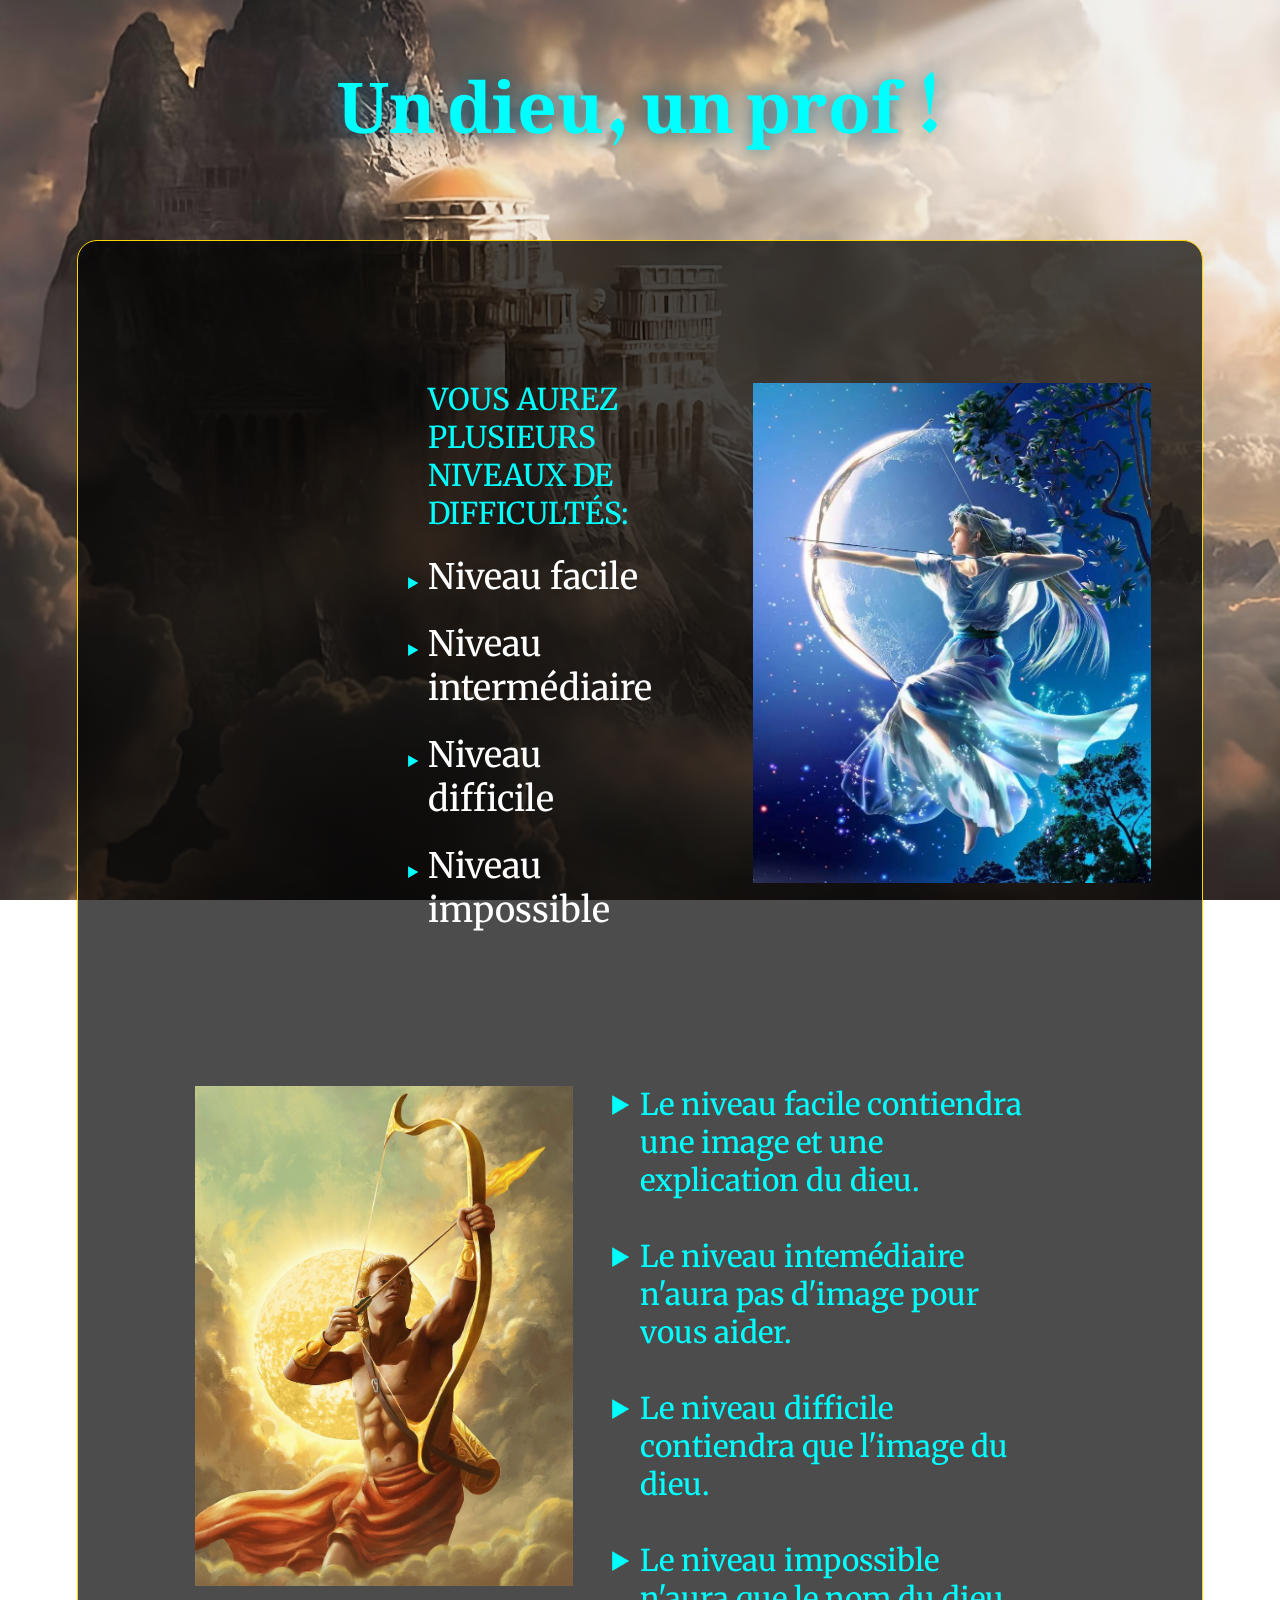
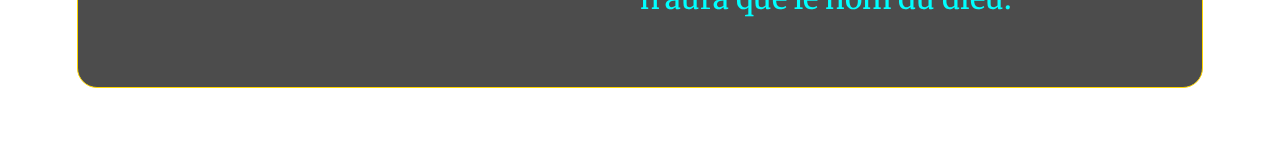
==== Site profs/index.html @ d85b18f0 "V1" ====
<!DOCTYPE html> 
<html lang="fr">
    <head>
        <meta charset="UTF-8">
        <meta http-equiv="X-UA-Compatible" content="IE=edge">
        <meta name="viewport" content="width=device-width, initial-scale=1.0">
        <link rel="stylesheet" href="styles.css">
        <title>Un dieu, un prof !</title>

        <link rel="preconnect" href="https://fonts.googleapis.com"><link rel="preconnect" href="https://fonts.gstatic.com" crossorigin><link href="https://fonts.googleapis.com/css2?family=Merriweather:ital,wght@0,400;0,700;1,700&display=swap" rel="stylesheet">
    </head>



    <body class="Menu">
        <div class="background-image" style="background-image: url(images/FondOlympe2.jpg);"></div>
        <main>
            <h1 class="titre" style="margin-bottom: 65px;">Un dieu, un prof !</h1>
            <section>
                <div class="niveaux">
                    <div class="Artémisliens">
                        <div class="liens">
                            <br><br><br>
                            <p style="text-transform: uppercase;">Vous aurez plusieurs niveaux de difficultés:</p>
                            <br>
                            <ul>
                                <li><a href="NiveauFacile.html#niveauFacile">Niveau facile</a></li>
                                <br>
                                <li><a href="NiveauFacile.html#niveauInter">Niveau intermédiaire</a></li>
                                <br>
                                <li><a href="NiveauIntermediaire.html">Niveau difficile</a></li>
                                <br>
                                <li><a href="NiveauImpossible.html">Niveau impossible</a></li>
                                <br>
                            </ul>
                        </div>
                        <img class="Artémis" src="images/Artémis.jpeg" alt="image d'Artémis">
                    </div>
                    <div class="Appolonexplication">
                        <img class="Appolon" src="images/Appolon.jpg" alt="image d'Appolon">
                        <ul class="explication">
                            <li>Le niveau facile contiendra une image et une explication du dieu.</li>
                            <br>
                            <li>Le niveau intemédiaire n'aura pas d'image pour vous aider.</li>
                            <br>
                            <li>Le niveau difficile contiendra que l'image du dieu.</li>
                            <br>
                            <li>Le niveau impossible n'aura que le nom du dieu.</li>
                        </ul>
                    </div>
                </div>
            </section>
        </main>
    </body>
</html>
---- Site profs/styles.css ----
/*GLOBAL*/

@import url('https://fonts.googleapis.com/css2?family=Noto+Nastaliq+Urdu:wght@500&display=swap');

* {
    margin: 0;
    padding: 0;

    font-family: 'Merriweather', serif;
}

body {
    font-size: 25px;
}

.background-image{
    width: 100%;
    height: 100%;
    background-attachment: fixed;
    background-size: cover;
    position: fixed;
    z-index: -1;
    filter: contrast(90%);
}

/*1ère page*/

.Menu {
    color:cyan;
}

.titre{
    font-size: 70px;
    font-family: 'Noto Nastaliq Urdu', serif;
    text-shadow: 0px 0px 25px #004768;
    text-align: center;

    /*line-height: 90px;*/
}

.niveaux{
    width: 80%;
    margin: auto;
    margin-bottom: 75px;
    padding: 70px 50px;

    border: 1px solid gold;
    border-radius: 20px;
    background-color: rgba(0, 0, 0, .7);
    /*backdrop-filter: blur(3px);*/

    display: block;
    overflow: hidden;
}

.Artémisliens {
    display: grid;
    grid-template-columns: repeat(2,1fr);
    gap: 100px;
}

.grid2 {
    display: grid;
    grid-template-columns: repeat(2,1fr);
    gap: 100px;
}

.liens{
    height: 100%;
    font-size: large;
    display: grid;
    float: left;
    margin-left: 300px;
    filter: contrast(120%);
}

a{
    color: white;
    text-decoration: none;
    font-size: 35px;
}
a:hover {
    font-style: italic;
    transform: scale(1.1);
}

p {
    font-size: 30px;
}

ul {
    list-style-type: disclosure-closed;
}

.niveaux img {
    min-height: 500px;
    margin: auto !important;
}

.Artémis {
    float: right;
    margin-right: 300px;
    height: 300px;
}

.Appolonexplication{
    margin-top: 100px;
    display: grid;
    grid-template-columns: repeat(2,1fr);
}

.Appolon{
    height: 300px;
    float: left;
    margin-left: 200px;
    margin-top: 50px;
}

.explication {
    margin-top: 30px;
    width: 75%;
    float: right;
    font-size: large;
    font-size: 30px;
}

/*NIVEAU FACILE*/

.NiveauFacile{
    color: #D6D6E7;
    align-items: center;
    justify-content: center;
    min-height: 150px;
}

.card {
    margin:0 auto;
    width:320px;
    height:320px;
    perspective: 1000px;
    text-align: center;
}

.carte-contenu{
    position:relative;
    width: 100%;
    height:100%;
    transition: transform 0.6s;
    transform-style: preserve-3d;
}

.carte:hover, .carte-contenu{
    transform: rotate(180deg);
}

.question, .réponse {
    position:absolute;
    height:100%;
    width: 100%;
    -webkit-backface-visibility: hidden;
    backface-visibility: hidden;
    padding:16px;
    border-radius:8px;
    box-shadow: 0 4px 8px 0 rgba(0,0,0,0.2);
}   

.question{
    background-size:cover;
    background-position:center center;
    display:flex;
    flex-direction: column;
    align-items: center;
    justify-content: flex-end;
    overflow: hidden;
}

.question::before{
    content: '';
    position: absolute;
    width: 100%;
    height: 100%;
    top: 0px;
    background: linear-gradient(0deg, black, transparent);
    z-index: 1;
}

.réponse{
    transform: rotateY(180deg);
    background:white;
    display: flex;
    flex-direction: column;
    align-items: center;
    justify-content: center;
}















.button-wikipédia {
    align-items: center;
    appearance: none;
    background-color: #FCFCFD;
    border-radius: 4px;
    border-width: 0;
    box-shadow: rgba(45, 35, 66, 0.4) 0 2px 4px,rgba(45, 35, 66, 0.3) 0 7px 13px -3px,#D6D6E7 0 -3px 0 inset;
    box-sizing: border-box;
    color: #36395A;
    cursor: pointer;
    display: inline-flex;
    font-family: "JetBrains Mono",monospace;
    height: 48px;
    justify-content: center;
    line-height: 1;
    list-style: none;
    overflow: hidden;
    padding-left: 16px;
    padding-right: 16px;
    position: relative;
    text-align: left;
    text-decoration: none;
    transition: box-shadow .15s,transform .15s;
    user-select: none;
    -webkit-user-select: none;
    touch-action: manipulation;
    white-space: nowrap;
    will-change: box-shadow,transform;
    font-size: 18px;
  }
  
  .button-wikipédia:focus {
    box-shadow: #D6D6E7 0 0 0 1.5px inset, rgba(45, 35, 66, 0.4) 0 2px 4px, rgba(45, 35, 66, 0.3) 0 7px 13px -3px, #D6D6E7 0 -3px 0 inset;
  }
  
  .button-wikipédia:hover {
    box-shadow: rgba(45, 35, 66, 0.4) 0 4px 8px, rgba(45, 35, 66, 0.3) 0 7px 13px -3px, #D6D6E7 0 -3px 0 inset;
    transform: translateY(-2px);
  }
  
  .button-wikipédia:active {
    box-shadow: #D6D6E7 0 3px 7px inset;
    transform: translateY(2px);
  }







  /* FLIPPING CARD */

            .content-card {
                display: block;
                margin: auto;
            }

  /* The flip card container - set the width and height to whatever you want. We have added the border property to demonstrate that the flip itself goes out of the box on hover (remove perspective if you don't want the 3D effect */
            .flip-card {
                background-color: transparent;
                width: 300px;
                height: 420px;
                border: 1px solid #f1f1f1;
                perspective: 1000px; /* Remove this if you don't want the 3D effect */
            }
            
            /* This container is needed to position the front and back side */
            .flip-card-inner {
                position: relative;
                width: 100%;
                height: 100%;
                text-align: center;
                transition: transform 0.8s;
                transform-style: preserve-3d;
            }
            
            /* Do an horizontal flip when you move the mouse over the flip box container */
            .flip-card:hover .flip-card-inner {
                transform: rotateY(180deg);
            }
            
            /* Position the front and back side */
            .flip-card-front, .flip-card-back {
                position: absolute;
                width: 100%;
                height: 100%;
                -webkit-backface-visibility: hidden; /* Safari */
                backface-visibility: hidden;
            }
            
            /* Style the front side (fallback if image is missing) */
            .flip-card-front {
                background-color: #bbb;
                color: black;
                overflow: hidden;
            }
            
            /* Style the back side */
            .flip-card-back {
                background-color: dodgerblue;
                color: white;
                transform: rotateY(180deg);
            }

  /* FLIPPING CARD */
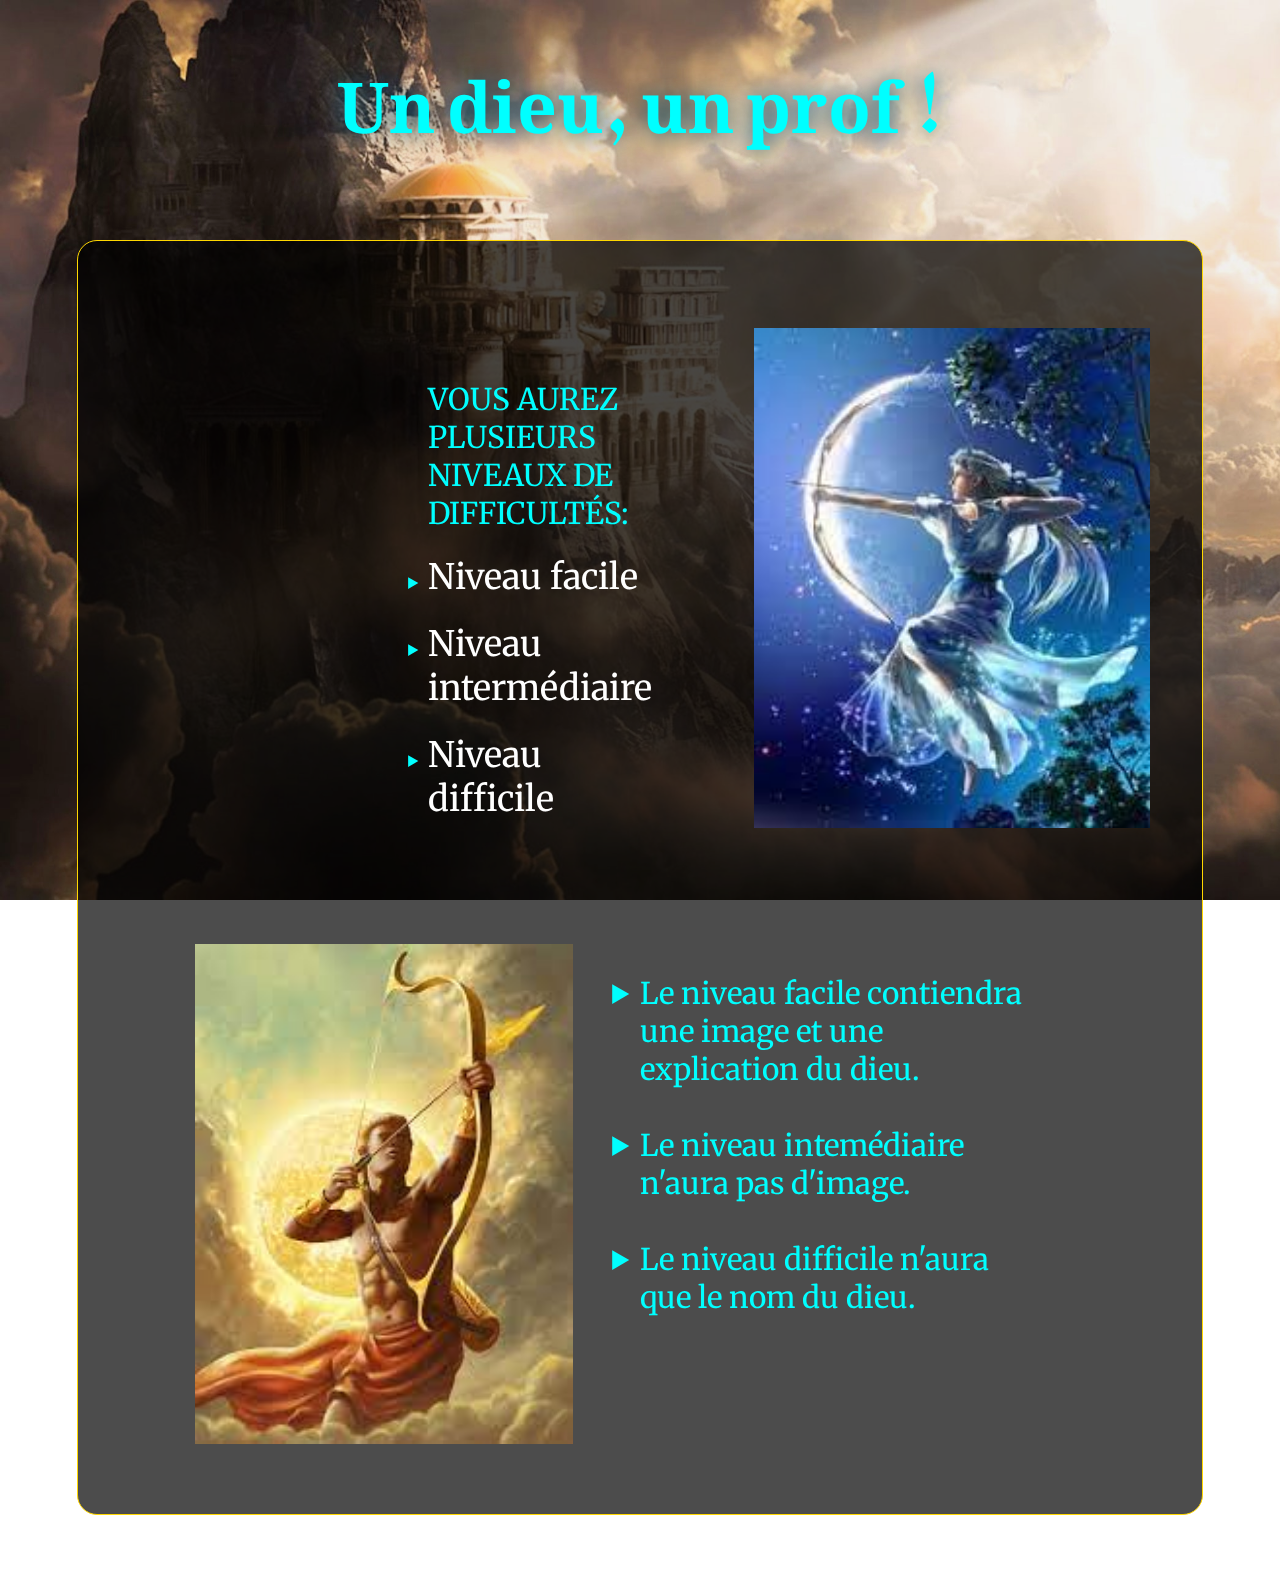
==== commit 8892f25b: "Add files via upload" ====
--- a/Site profs/index.html
+++ b/Site profs/index.html
@@ -1,55 +1,47 @@
-<!DOCTYPE html> 
-<html lang="fr">
-    <head>
-        <meta charset="UTF-8">
-        <meta http-equiv="X-UA-Compatible" content="IE=edge">
-        <meta name="viewport" content="width=device-width, initial-scale=1.0">
-        <link rel="stylesheet" href="styles.css">
-        <title>Un dieu, un prof !</title>
-
-        <link rel="preconnect" href="https://fonts.googleapis.com"><link rel="preconnect" href="https://fonts.gstatic.com" crossorigin><link href="https://fonts.googleapis.com/css2?family=Merriweather:ital,wght@0,400;0,700;1,700&display=swap" rel="stylesheet">
-    </head>
-
-
-
-    <body class="Menu">
-        <div class="background-image" style="background-image: url(images/FondOlympe2.jpg);"></div>
-        <main>
-            <h1 class="titre" style="margin-bottom: 65px;">Un dieu, un prof !</h1>
-            <section>
-                <div class="niveaux">
-                    <div class="Artémisliens">
-                        <div class="liens">
-                            <br><br><br>
-                            <p style="text-transform: uppercase;">Vous aurez plusieurs niveaux de difficultés:</p>
-                            <br>
-                            <ul>
-                                <li><a href="NiveauFacile.html#niveauFacile">Niveau facile</a></li>
-                                <br>
-                                <li><a href="NiveauFacile.html#niveauInter">Niveau intermédiaire</a></li>
-                                <br>
-                                <li><a href="NiveauIntermediaire.html">Niveau difficile</a></li>
-                                <br>
-                                <li><a href="NiveauImpossible.html">Niveau impossible</a></li>
-                                <br>
-                            </ul>
-                        </div>
-                        <img class="Artémis" src="images/Artémis.jpeg" alt="image d'Artémis">
-                    </div>
-                    <div class="Appolonexplication">
-                        <img class="Appolon" src="images/Appolon.jpg" alt="image d'Appolon">
-                        <ul class="explication">
-                            <li>Le niveau facile contiendra une image et une explication du dieu.</li>
-                            <br>
-                            <li>Le niveau intemédiaire n'aura pas d'image pour vous aider.</li>
-                            <br>
-                            <li>Le niveau difficile contiendra que l'image du dieu.</li>
-                            <br>
-                            <li>Le niveau impossible n'aura que le nom du dieu.</li>
-                        </ul>
-                    </div>
-                </div>
-            </section>
-        </main>
-    </body>
+<!DOCTYPE html> 
+<html lang="fr">
+    <head>
+        <meta charset="UTF-8">
+        <meta http-equiv="X-UA-Compatible" content="IE=edge">
+        <meta name="viewport" content="width=device-width, initial-scale=1.0">
+        <link rel="stylesheet" href="styles.css">
+        <title>Un dieu, un prof !</title>
+        <link rel="preconnect" href="https://fonts.googleapis.com"><link rel="preconnect" href="https://fonts.gstatic.com" crossorigin><link href="https://fonts.googleapis.com/css2?family=Merriweather:ital,wght@0,400;0,700;1,700&display=swap" rel="stylesheet">
+    </head>
+    <body class="Menu">
+        <div class="background-image" style="background-image: url(images/FondOlympe2.jpg);"></div>
+        <main>
+            <h1 class="titre" style="margin-bottom: 65px;">Un dieu, un prof !</h1>
+            <section>
+                <div class="niveaux">
+                    <div class="Artémisliens">
+                        <div class="liens">
+                            <br><br><br>
+                            <p style="text-transform: uppercase;">Vous aurez plusieurs niveaux de difficultés:</p>
+                            <br>
+                            <ul>
+                                <li><a href="NiveauFacile.html">Niveau facile</a></li>
+                                <br>
+                                <li><a href="NiveauIntermediaire.html">Niveau intermédiaire</a></li>
+                                <br>
+                                <li><a href="NiveauDifficile.html">Niveau difficile</a></li>
+                                <br>
+                            </ul>
+                        </div>
+                        <img class="Artémis" src="images/Artémis.jpeg" alt="image d'Artémis">
+                    </div>
+                    <div class="Appolonexplication">
+                        <img class="Appolon" src="images/Appolon.jpg" alt="image d'Appolon">
+                        <ul class="explication">
+                            <li>Le niveau facile contiendra une image et une explication du dieu.</li>
+                            <br>
+                            <li>Le niveau intemédiaire n'aura pas d'image.</li>
+                            <br>
+                            <li>Le niveau difficile n'aura que le nom du dieu.</li>
+                        </ul>
+                    </div>
+                </div>
+            </section>
+        </main>
+    </body>
 </html>--- a/Site profs/styles.css
+++ b/Site profs/styles.css
@@ -43,12 +43,9 @@
     margin: auto;
     margin-bottom: 75px;
     padding: 70px 50px;
-
     border: 1px solid gold;
     border-radius: 20px;
     background-color: rgba(0, 0, 0, .7);
-    /*backdrop-filter: blur(3px);*/
-
     display: block;
     overflow: hidden;
 }
@@ -133,183 +130,57 @@
     min-height: 150px;
 }
 
-.card {
-    margin:0 auto;
-    width:320px;
-    height:320px;
-    perspective: 1000px;
-    text-align: center;
+/* FLIPPING CARD */
+
+.content-card {
+    display: block;
+    margin: auto;
 }
 
-.carte-contenu{
-    position:relative;
+/* The flip card container */
+            
+.flip-card {
+    background-color: transparent;
+    width: 300px;
+    height: 420px;
+    border: 1px solid #f1f1f1;
+    perspective: 1000px;
+}
+            
+/* This container is needed to position the front and back side */
+.flip-card-inner {
+    position: relative;
     width: 100%;
-    height:100%;
-    transition: transform 0.6s;
+    height: 100%;
+    text-align: center;
+    transition: transform 0.8s;
     transform-style: preserve-3d;
 }
-
-.carte:hover, .carte-contenu{
-    transform: rotate(180deg);
+            
+/* Do an horizontal flip when you move the mouse over the flip box container */
+.flip-card:hover .flip-card-inner {
+    transform: rotateY(180deg);
 }
-
-.question, .réponse {
-    position:absolute;
-    height:100%;
-    width: 100%;
-    -webkit-backface-visibility: hidden;
-    backface-visibility: hidden;
-    padding:16px;
-    border-radius:8px;
-    box-shadow: 0 4px 8px 0 rgba(0,0,0,0.2);
-}   
-
-.question{
-    background-size:cover;
-    background-position:center center;
-    display:flex;
-    flex-direction: column;
-    align-items: center;
-    justify-content: flex-end;
-    overflow: hidden;
-}
-
-.question::before{
-    content: '';
+            
+/* Position the front and back side */
+.flip-card-front, .flip-card-back {
     position: absolute;
     width: 100%;
     height: 100%;
-    top: 0px;
-    background: linear-gradient(0deg, black, transparent);
-    z-index: 1;
+    -webkit-backface-visibility: hidden; /* Safari */
+    backface-visibility: hidden;
 }
-
-.réponse{
+            
+/* Style the front side */
+.flip-card-front {
+    background-color: #bbb;
+    color: black;
+    overflow: hidden;               
+}
+            
+/* Style the back side */
+.flip-card-back {
+    background-color: dodgerblue;
+    color: white;
     transform: rotateY(180deg);
-    background:white;
-    display: flex;
-    flex-direction: column;
-    align-items: center;
-    justify-content: center;
-}
-
-
-
-
-
-
-
-
-
-
-
-
-
-
-
-.button-wikipédia {
-    align-items: center;
-    appearance: none;
-    background-color: #FCFCFD;
-    border-radius: 4px;
-    border-width: 0;
-    box-shadow: rgba(45, 35, 66, 0.4) 0 2px 4px,rgba(45, 35, 66, 0.3) 0 7px 13px -3px,#D6D6E7 0 -3px 0 inset;
-    box-sizing: border-box;
-    color: #36395A;
-    cursor: pointer;
-    display: inline-flex;
-    font-family: "JetBrains Mono",monospace;
-    height: 48px;
-    justify-content: center;
-    line-height: 1;
-    list-style: none;
-    overflow: hidden;
-    padding-left: 16px;
-    padding-right: 16px;
-    position: relative;
-    text-align: left;
-    text-decoration: none;
-    transition: box-shadow .15s,transform .15s;
-    user-select: none;
-    -webkit-user-select: none;
-    touch-action: manipulation;
-    white-space: nowrap;
-    will-change: box-shadow,transform;
-    font-size: 18px;
-  }
-  
-  .button-wikipédia:focus {
-    box-shadow: #D6D6E7 0 0 0 1.5px inset, rgba(45, 35, 66, 0.4) 0 2px 4px, rgba(45, 35, 66, 0.3) 0 7px 13px -3px, #D6D6E7 0 -3px 0 inset;
-  }
-  
-  .button-wikipédia:hover {
-    box-shadow: rgba(45, 35, 66, 0.4) 0 4px 8px, rgba(45, 35, 66, 0.3) 0 7px 13px -3px, #D6D6E7 0 -3px 0 inset;
-    transform: translateY(-2px);
-  }
-  
-  .button-wikipédia:active {
-    box-shadow: #D6D6E7 0 3px 7px inset;
-    transform: translateY(2px);
-  }
-
-
-
-
-
-
-
-  /* FLIPPING CARD */
-
-            .content-card {
-                display: block;
-                margin: auto;
-            }
-
-  /* The flip card container - set the width and height to whatever you want. We have added the border property to demonstrate that the flip itself goes out of the box on hover (remove perspective if you don't want the 3D effect */
-            .flip-card {
-                background-color: transparent;
-                width: 300px;
-                height: 420px;
-                border: 1px solid #f1f1f1;
-                perspective: 1000px; /* Remove this if you don't want the 3D effect */
-            }
-            
-            /* This container is needed to position the front and back side */
-            .flip-card-inner {
-                position: relative;
-                width: 100%;
-                height: 100%;
-                text-align: center;
-                transition: transform 0.8s;
-                transform-style: preserve-3d;
-            }
-            
-            /* Do an horizontal flip when you move the mouse over the flip box container */
-            .flip-card:hover .flip-card-inner {
-                transform: rotateY(180deg);
-            }
-            
-            /* Position the front and back side */
-            .flip-card-front, .flip-card-back {
-                position: absolute;
-                width: 100%;
-                height: 100%;
-                -webkit-backface-visibility: hidden; /* Safari */
-                backface-visibility: hidden;
-            }
-            
-            /* Style the front side (fallback if image is missing) */
-            .flip-card-front {
-                background-color: #bbb;
-                color: black;
-                overflow: hidden;
-            }
-            
-            /* Style the back side */
-            .flip-card-back {
-                background-color: dodgerblue;
-                color: white;
-                transform: rotateY(180deg);
-            }
-
-  /* FLIPPING CARD */+}